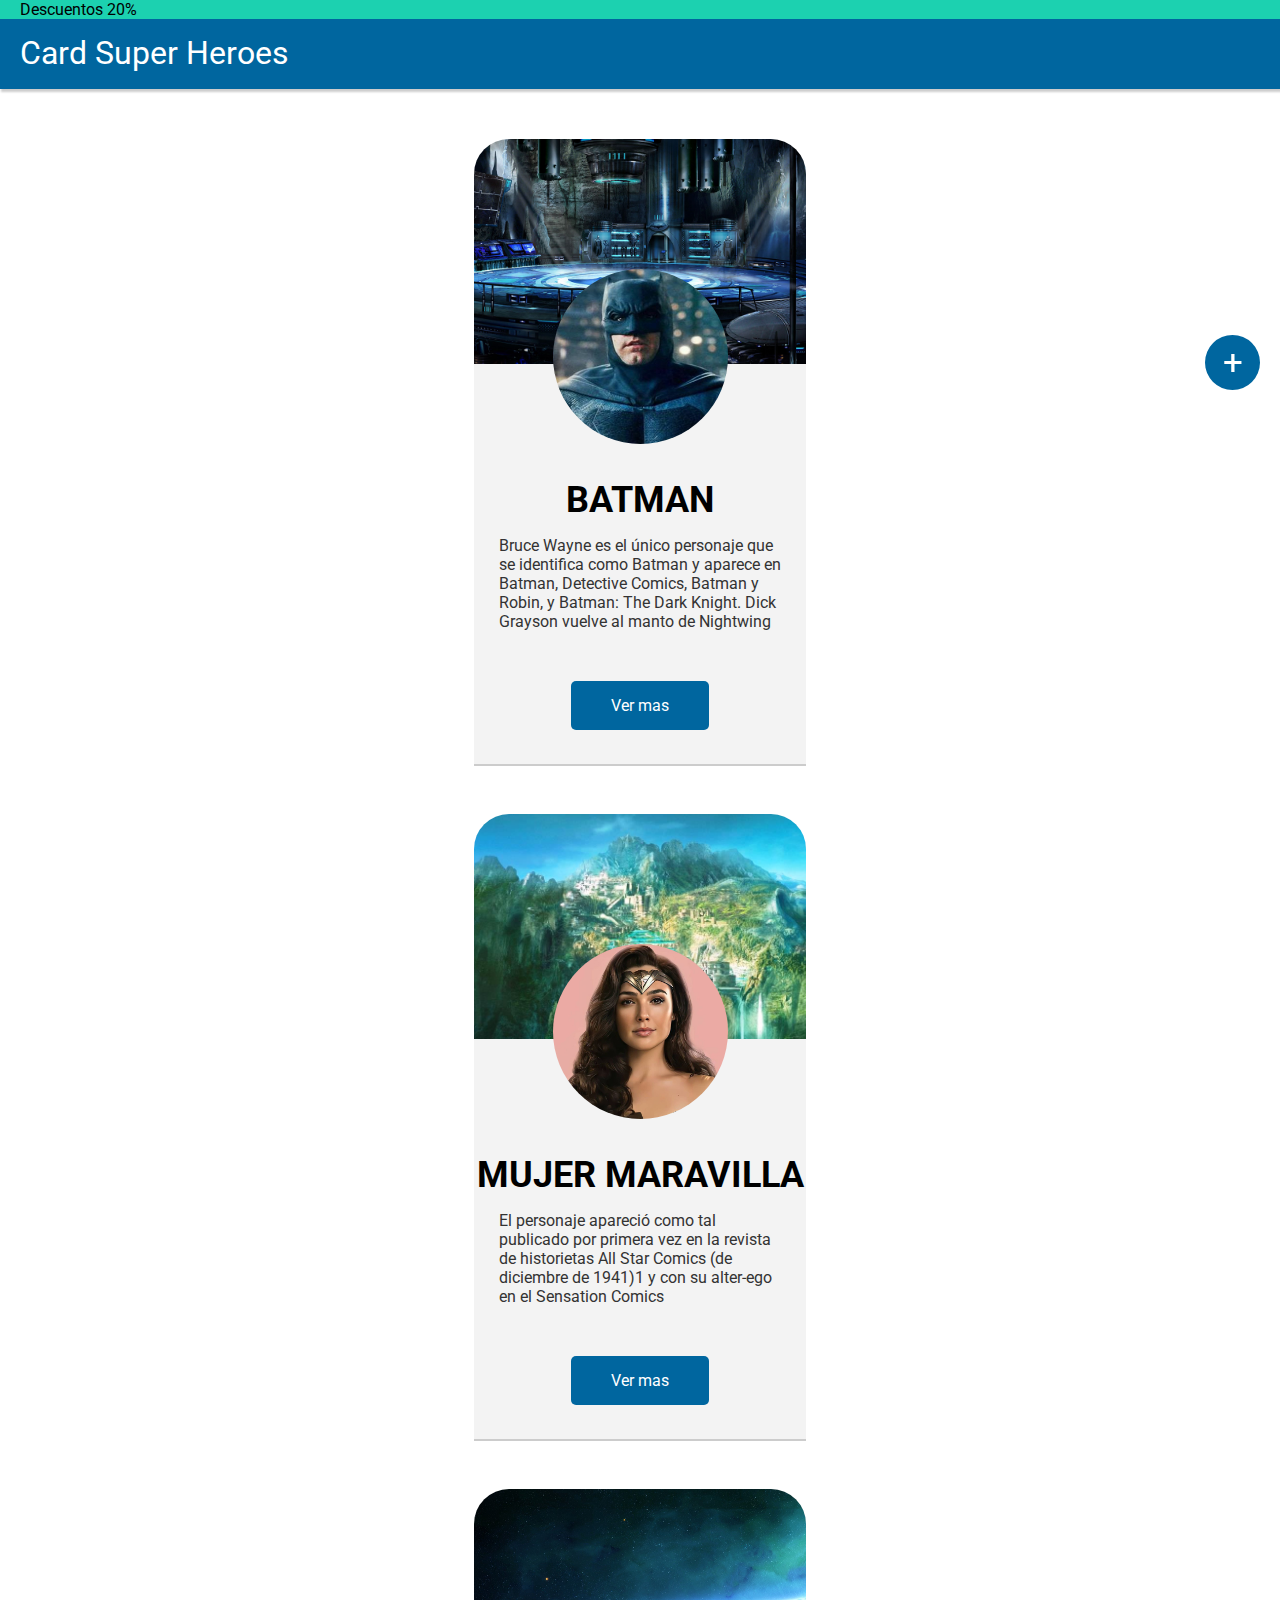
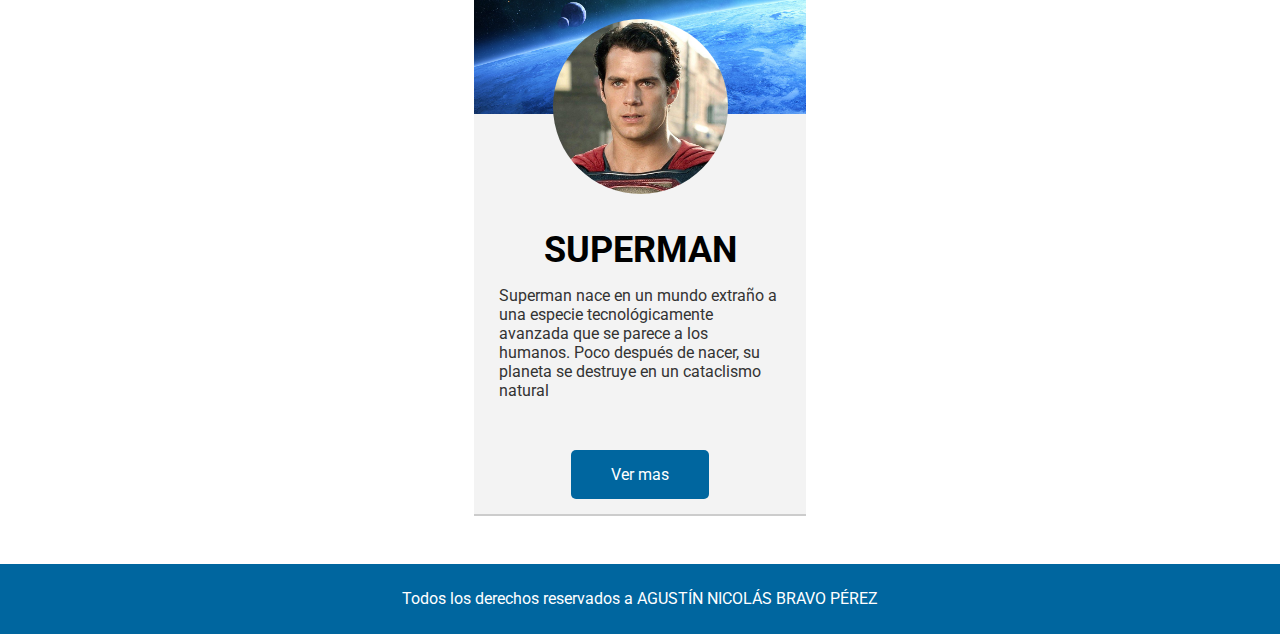
==== CartasSuperheroes/index.html @ b6469b82 "creo proyecto CartasSuperheroes Clase 7" ====
<!DOCTYPE html>
<html>
<head>
    <meta charset='UTF-8'>
    <title>Cartas de Superhéroes</title>
    <meta name="viewport" content="width=device-width, initial-scale=1.0">
    <link rel='stylesheet' type='text/css' href='css/style.css'>
    <link rel="preconnect" href="https://fonts.gstatic.com">
    <link href="https://fonts.googleapis.com/css2?family=Roboto&display=swap" rel="stylesheet">
    <link rel="stylesheet" href="https://cdnjs.cloudflare.com/ajax/libs/font-awesome/5.15.3/css/all.min.css" integrity="sha512-iBBXm8fW90+nuLcSKlbmrPcLa0OT92xO1BIsZ+ywDWZCvqsWgccV3gFoRBv0z+8dLJgyAHIhR35VZc2oM/gI1w==" crossorigin="anonymous"/>

</head>
<body>
    <div class="sticky">
        <p>Descuentos 20%</p>
    </div>
    <header>
        <h1>Card Super Heroes</h1>
    </header>
    <main>
        <section>
            <div class="carta">
                <div class="carta-imagenes img-1">
                    <img class="foto-de-perfil" src="img/batman.jpg" alt="Batman">
                    <i class="fas fa-heart"></i>
                </div>
                <div class="carta-textos">
                    <h2>BATMAN</h2>
                    <p>Bruce Wayne es el único personaje que se identifica como Batman y aparece en Batman, Detective Comics, Batman y Robin, y Batman: The Dark Knight. Dick Grayson vuelve al manto de Nightwing</p>
                    <a class="ver-mas" href="index.html">Ver mas</a>
                </div>
            </div>
            <div class="carta">
                <div class="carta-imagenes img-2">
                    <img class="foto-de-perfil" src="img/ww.jpg" alt="Mujer Maravilla">
                    <i class="fas fa-heart"></i>
                </div>
                <div class="carta-textos">
                    <h2>MUJER MARAVILLA</h2>
                    <p>El personaje apareció como tal publicado por primera vez en la revista de historietas All Star Comics  (de diciembre de 1941)1​ y con su alter-ego en el Sensation Comics</p>
                    <a class="ver-mas" href="index.html">Ver mas</a>
                </div>
            </div>
            <div class="carta">
                <div class="carta-imagenes img-3">
                    <img class="foto-de-perfil" src="img/sman.jpg" alt="Superman">
                    <i class="fas fa-heart"></i>
                </div>
                <div class="carta-textos">
                    <h2>SUPERMAN</h2>
                    <p>Superman nace en un mundo extraño a una especie tecnológicamente avanzada que se parece a los humanos. Poco después de nacer, su planeta se destruye en un cataclismo natural</p>
                    <a class="ver-mas" href="index.html">Ver mas</a>
                </div>
            </div>
        </section>
        <div class="boton">
            <a href="index.html">+</a>
        </div>
    </main>
    <footer>
        <p>Todos los derechos reservados a AGUSTÍN NICOLÁS BRAVO PÉREZ</p>
    </footer>
</body>
</html>
---- CartasSuperheroes/css/style.css ----
* {
    box-sizing: border-box;
    font-family: 'Roboto', sans-serif;
    margin: 0px;
    padding: 0px;
}

/*secciones distintas del body*/
.sticky {
    background-color: #1cd1b0;
    padding-left: 20px;
    position: sticky;
    top: 0px;
    z-index: 5;
}
header {
    background-color: #00669F;
    box-shadow: 2px 2px 2px 1px rgba(0, 0, 0, 0.2);
    color: white;
    height: 70px;
}
main {
    text-align: center;
}
footer {
    background-color: #00669F;
    background-size: contain;
    color: white;
    font-weight: normal;
    font-weight: normal;
    height: 70px;
    padding: 25px 10px 25px;
    text-align: center;
}

/*títulos y subtítulos*/
h1 {
    font-weight: normal;
    padding: 15px 20px 15px;
}
h2 {
    font-size: 36px;
    margin-bottom: 15px;
    margin-top: 5px;
}

/*cartas en general*/
.carta{
    box-shadow: 0px 2px rgba(0, 0, 0, 0.2);
    margin: 50px 37% 50px;
}

/*imágenes de las cartas*/
.carta-imagenes {
    background-size: 150%;
    border-top-left-radius: 35px;
    border-top-right-radius: 35px;
    height: 225px;
    position: relative;
    z-index: 2;
}
.img-1{
    background-image: url("../img/bg-batman.jpg");
    background-position: 80% 50%;
}
.img-2 {
    background-image: url("../img/bg-wonderw.jpg");
    background-position: 20% 30%;
}
.img-3 {
    background-image: url("../img/bg-superman.jpg");
}
.foto-de-perfil {
    border-radius: 50%;
    bottom: -130px;
    height: 175px;
    position: relative;
    width: 175px;
}
.fa-heart{  /*es el corazoncito, cortesía de Font Awesome*/
    color: #cc2424;
    font-size: 30px;
    left: 25px;
    position: absolute;
    top: 20px;
}

/*textos de las cartas*/
.carta-textos {
    background-color: #f3f3f3;
    height: 400px;
    margin: 0px;
    padding-top: 110px;
    position: relative;
    z-index: 1;
}
.carta-textos p{
    color: #333333;
    margin: 0px 25px 0px;
    padding: 0px;
    text-align: left;
}
.ver-mas{ /*¿qué nombre le pondría? no me gusta nombrarlo según su contenido, es el botón que dice "ver más"*/
    background-color: #00669F;
    border-radius: 5px;
    color: white;
    line-height: 150px;
    padding: 15px 40px 15px;
    text-align: center;
    text-decoration: none;
}

/*botón fijo*/
.boton {
    background-color:#00669F;
    border-radius: 50%;
    height: 55px;
    position: fixed;
    right: 20px;
    top: 335px;
    width: 55px;
}
.boton a{
    color: white;
    font-size: 35px;
    line-height: 55px; /*el mismo valor que el de su caja (selector .boton)*/
    padding: 10px 0px 10px;
    text-decoration: none;
}
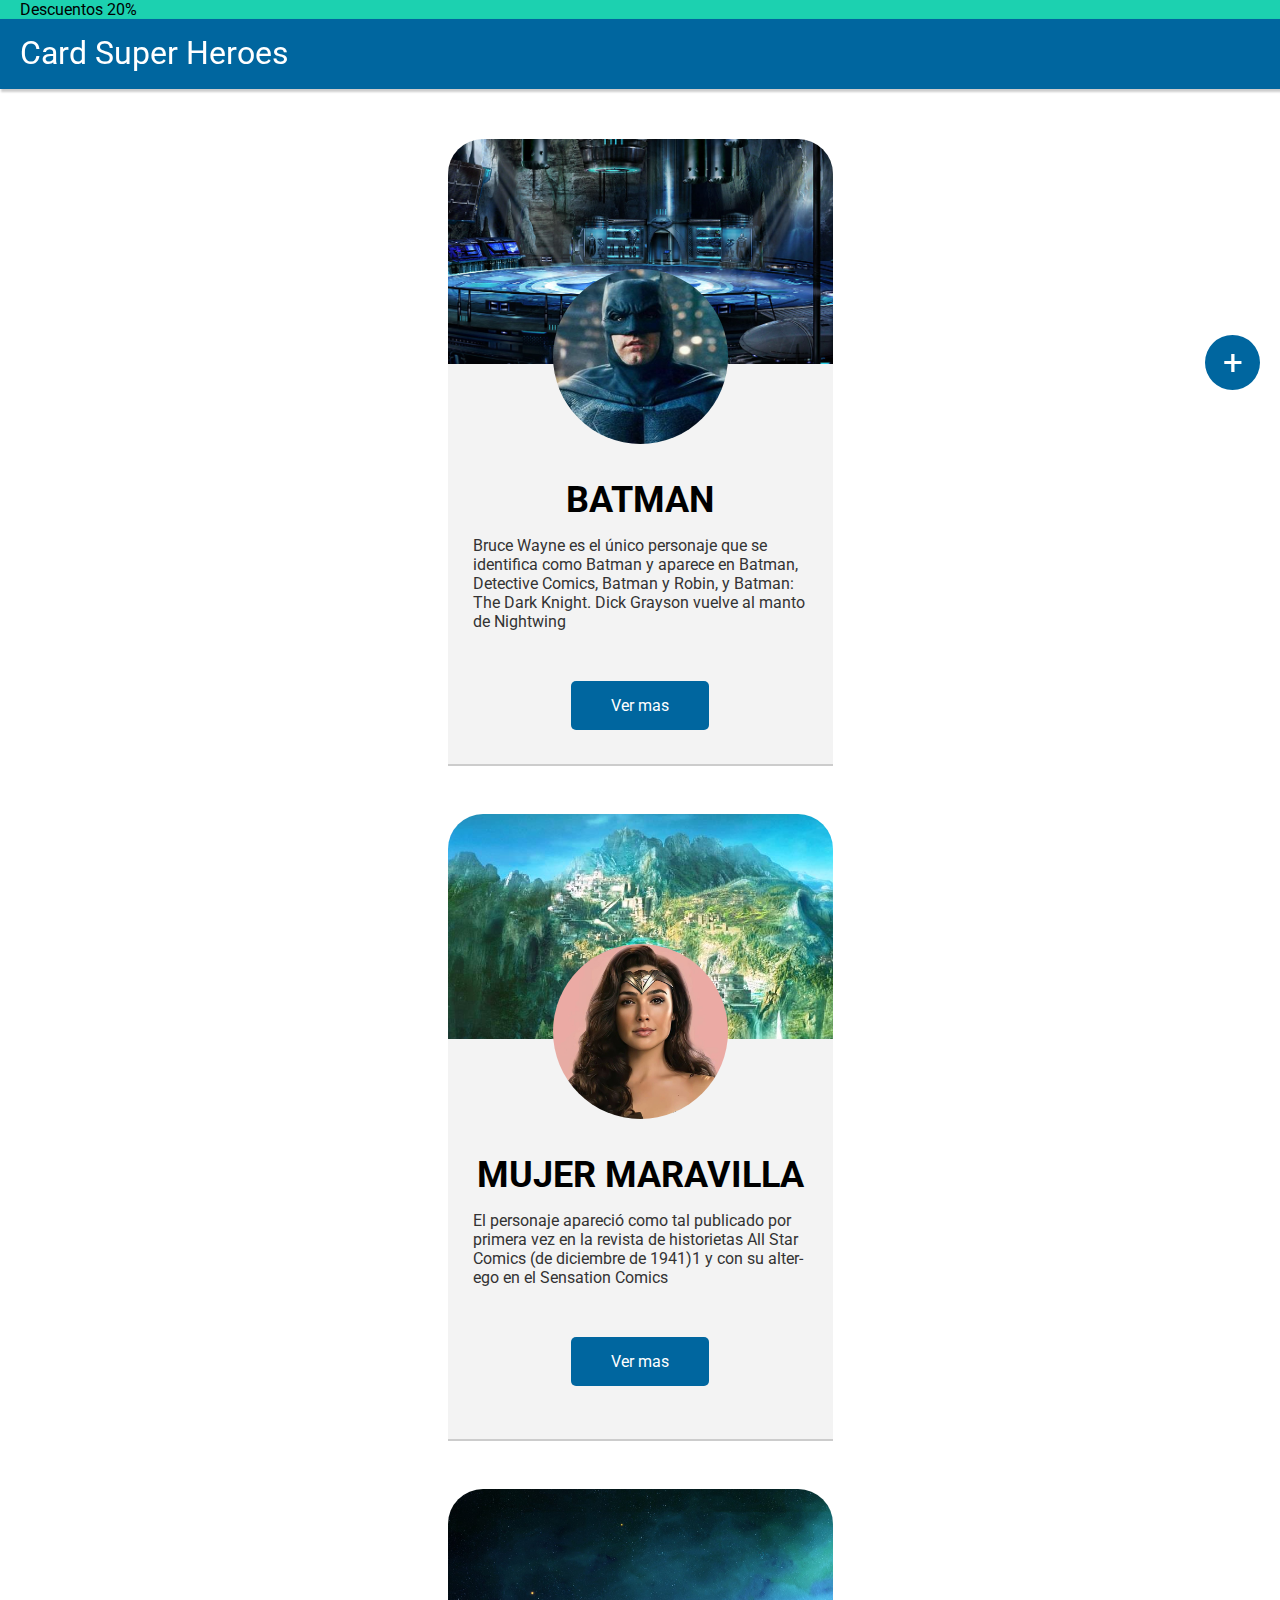
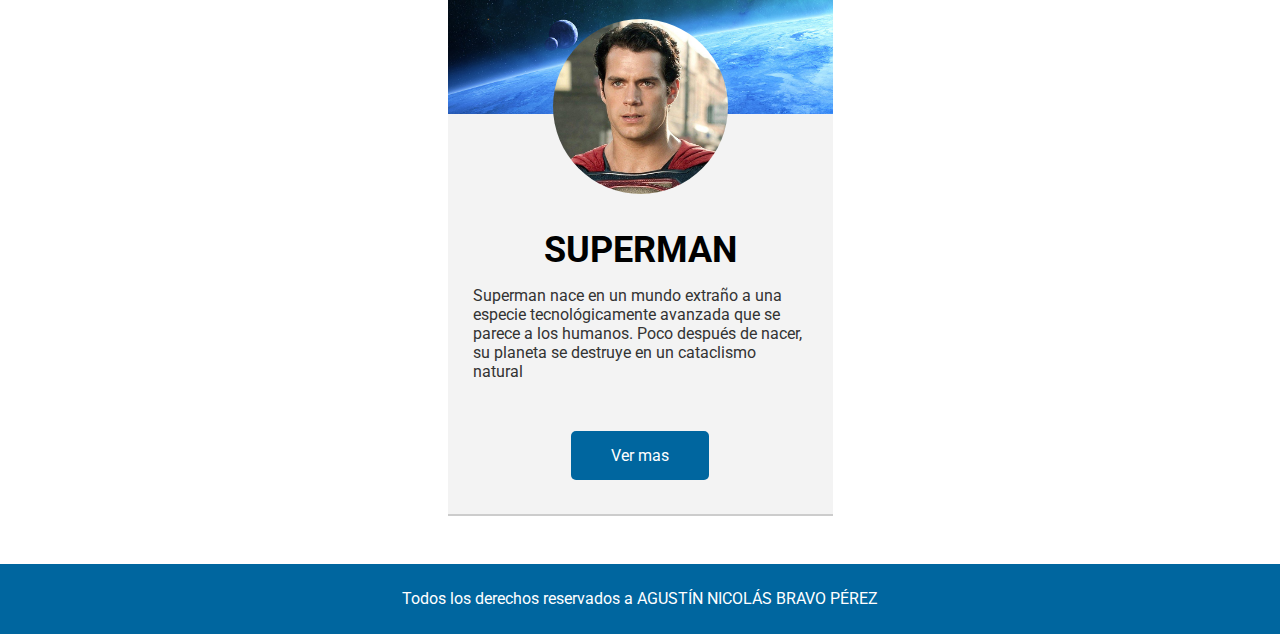
==== commit da244042: "cambié el sticky del descuentos al título" ====
--- a/CartasSuperheroes/index.html
+++ b/CartasSuperheroes/index.html
@@ -1,5 +1,5 @@
 <!DOCTYPE html>
-<html>
+<html lang="es">
 <head>
     <meta charset='UTF-8'>
     <title>Cartas de Superhéroes</title>
@@ -11,7 +11,7 @@
 
 </head>
 <body>
-    <div class="sticky">
+    <div class="descuentos">
         <p>Descuentos 20%</p>
     </div>
     <header>
@@ -53,9 +53,7 @@
                 </div>
             </div>
         </section>
-        <div class="boton">
-            <a href="index.html">+</a>
-        </div>
+            <a class="boton" href="index.html">+</a>
     </main>
     <footer>
         <p>Todos los derechos reservados a AGUSTÍN NICOLÁS BRAVO PÉREZ</p>
--- a/CartasSuperheroes/css/style.css
+++ b/CartasSuperheroes/css/style.css
@@ -5,28 +5,30 @@
     padding: 0px;
 }
 
-/*secciones distintas del body*/
-.sticky {
+/*partes distintas del body*/
+
+.descuentos {
     background-color: #1cd1b0;
     padding-left: 20px;
+}
+header{
+    background-color: #00669F;
+    box-shadow: 2px 2px 2px 1px rgba(0, 0, 0, 0.2);
+    color: white;
+    height: 70px;
     position: sticky;
     top: 0px;
     z-index: 5;
 }
-header {
-    background-color: #00669F;
-    box-shadow: 2px 2px 2px 1px rgba(0, 0, 0, 0.2);
-    color: white;
-    height: 70px;
-}
 main {
+    display: flex;  /*solo lo uso para el justify-content entonces no se desfigura al cambiar el tamaño de la pantalla*/
+    justify-content: center;
     text-align: center;
 }
 footer {
     background-color: #00669F;
     background-size: contain;
     color: white;
-    font-weight: normal;
     font-weight: normal;
     height: 70px;
     padding: 25px 10px 25px;
@@ -47,7 +49,8 @@
 /*cartas en general*/
 .carta{
     box-shadow: 0px 2px rgba(0, 0, 0, 0.2);
-    margin: 50px 37% 50px;
+    width: 385px;
+    margin: 50px 0px 50px;
 }
 
 /*imágenes de las cartas*/
@@ -57,7 +60,6 @@
     border-top-right-radius: 35px;
     height: 225px;
     position: relative;
-    z-index: 2;
 }
 .img-1{
     background-image: url("../img/bg-batman.jpg");
@@ -89,15 +91,11 @@
 .carta-textos {
     background-color: #f3f3f3;
     height: 400px;
-    margin: 0px;
     padding-top: 110px;
-    position: relative;
-    z-index: 1;
 }
 .carta-textos p{
     color: #333333;
     margin: 0px 25px 0px;
-    padding: 0px;
     text-align: left;
 }
 .ver-mas{ /*¿qué nombre le pondría? no me gusta nombrarlo según su contenido, es el botón que dice "ver más"*/
@@ -106,7 +104,6 @@
     color: white;
     line-height: 150px;
     padding: 15px 40px 15px;
-    text-align: center;
     text-decoration: none;
 }
 
@@ -114,16 +111,12 @@
 .boton {
     background-color:#00669F;
     border-radius: 50%;
-    height: 55px;
+    color: white;
+    font-size: 35px;
+    line-height: 55px;  /*el mismo valor que el del width para ser un círculo*/
     position: fixed;
     right: 20px;
+    text-decoration: none;
     top: 335px;
     width: 55px;
 }
-.boton a{
-    color: white;
-    font-size: 35px;
-    line-height: 55px; /*el mismo valor que el de su caja (selector .boton)*/
-    padding: 10px 0px 10px;
-    text-decoration: none;
-}
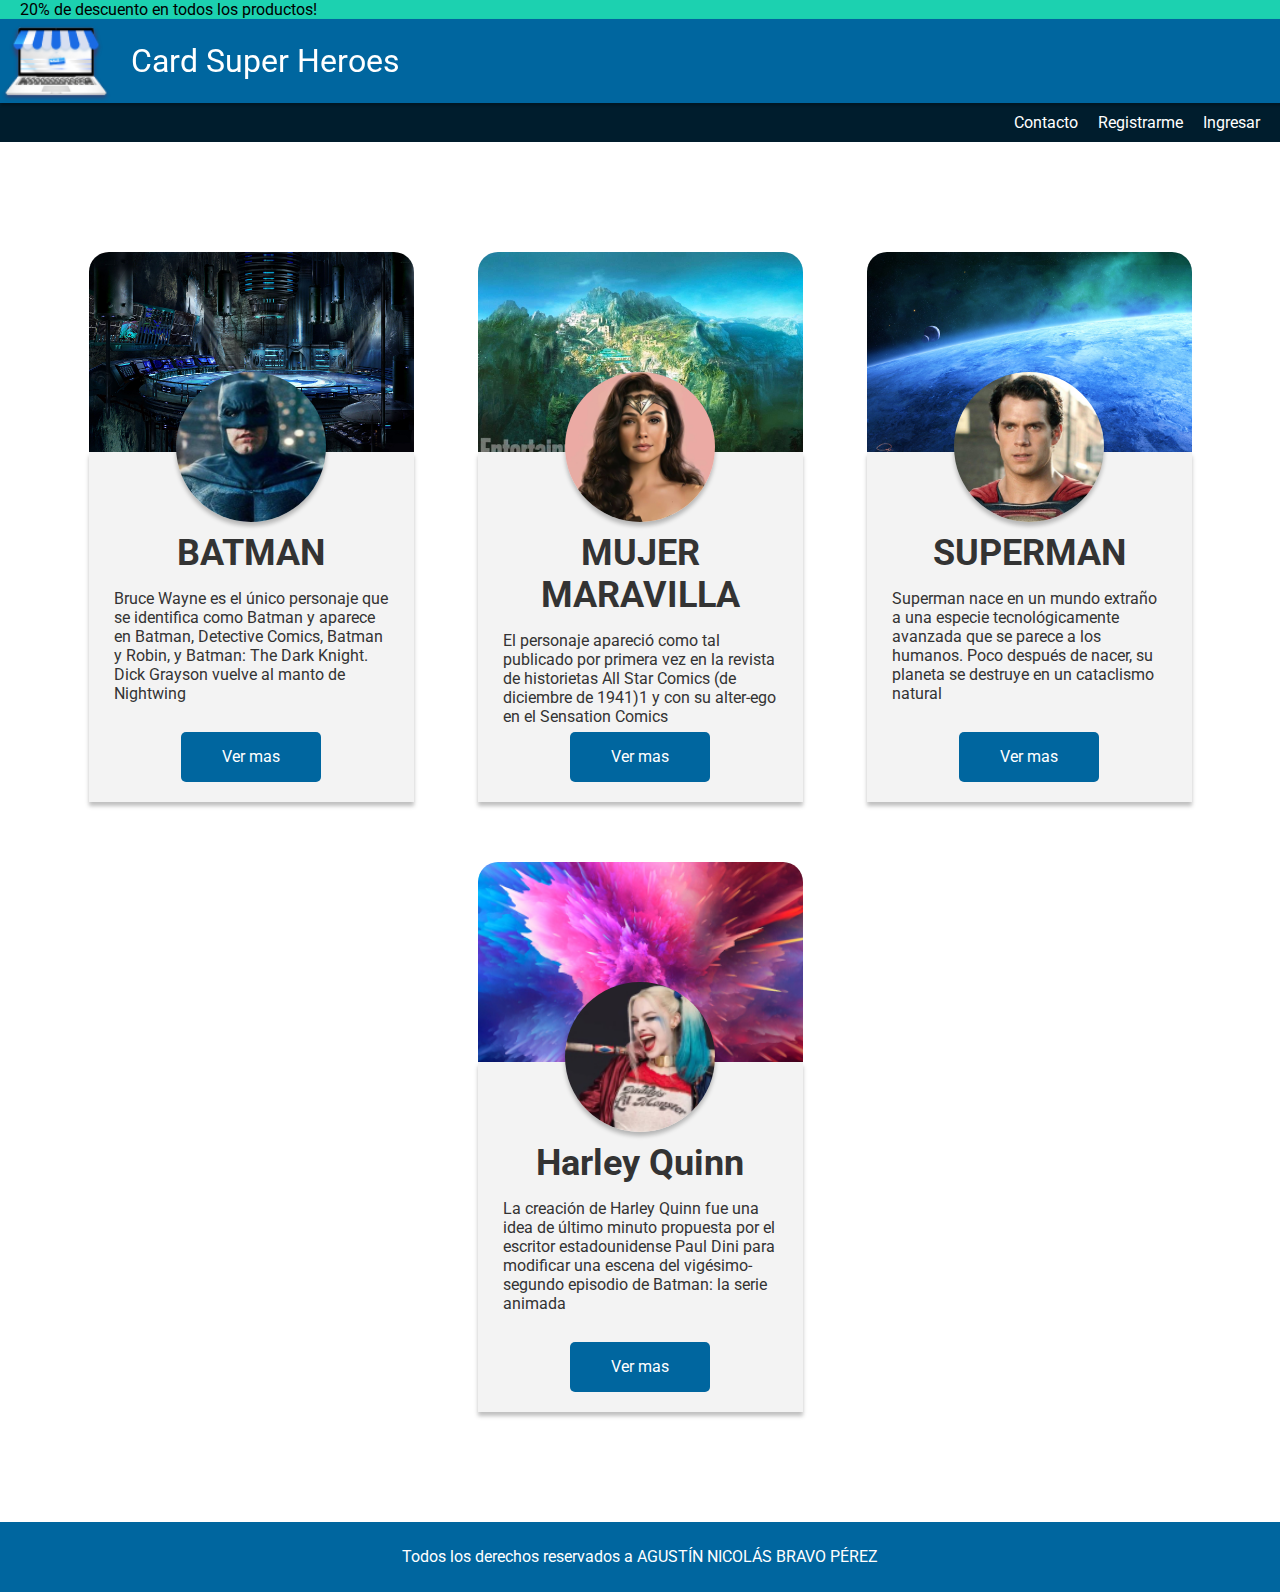
==== commit c39280b6: "trabajo clase 9, agrego forms y details" ====
--- a/CartasSuperheroes/index.html
+++ b/CartasSuperheroes/index.html
@@ -4,56 +4,68 @@
     <meta charset='UTF-8'>
     <title>Cartas de Superhéroes</title>
     <meta name="viewport" content="width=device-width, initial-scale=1.0">
-    <link rel='stylesheet' type='text/css' href='css/style.css'>
+    <link rel='stylesheet' type='text/css' href='css/styles.css'>
     <link rel="preconnect" href="https://fonts.gstatic.com">
-    <link href="https://fonts.googleapis.com/css2?family=Roboto&display=swap" rel="stylesheet">
+    <link href="https://fonts.googleapis.com/css2?family=Inter:wght@400;700&family=Karla:wght@400;700&family=Roboto:wght@400;700&display=swap" rel="stylesheet">
     <link rel="stylesheet" href="https://cdnjs.cloudflare.com/ajax/libs/font-awesome/5.15.3/css/all.min.css" integrity="sha512-iBBXm8fW90+nuLcSKlbmrPcLa0OT92xO1BIsZ+ywDWZCvqsWgccV3gFoRBv0z+8dLJgyAHIhR35VZc2oM/gI1w==" crossorigin="anonymous"/>
-
 </head>
 <body>
-    <div class="descuentos">
-        <p>Descuentos 20%</p>
-    </div>
+    <p class="descuento">20% de descuento en todos los productos!</p>
     <header>
+        <a href="index.html"><img src="img/Group.png" alt="icono tienda"></a>
         <h1>Card Super Heroes</h1>
     </header>
+    <nav class="nav">
+        <a href="contacto.html">Contacto</a><a href="registro.html">Registrarme</a><a href="login.html">Ingresar</a>
+    </nav>
     <main>
-        <section>
+        <section class="conjunto-cartas">
             <div class="carta">
-                <div class="carta-imagenes img-1">
+                <div class="carta-imagenes bg-batman">
                     <img class="foto-de-perfil" src="img/batman.jpg" alt="Batman">
                     <i class="fas fa-heart"></i>
                 </div>
                 <div class="carta-textos">
-                    <h2>BATMAN</h2>
+                    <h3>BATMAN</h3>
                     <p>Bruce Wayne es el único personaje que se identifica como Batman y aparece en Batman, Detective Comics, Batman y Robin, y Batman: The Dark Knight. Dick Grayson vuelve al manto de Nightwing</p>
                     <a class="ver-mas" href="index.html">Ver mas</a>
                 </div>
             </div>
             <div class="carta">
-                <div class="carta-imagenes img-2">
+                <div class="carta-imagenes bg-ww">
                     <img class="foto-de-perfil" src="img/ww.jpg" alt="Mujer Maravilla">
                     <i class="fas fa-heart"></i>
                 </div>
                 <div class="carta-textos">
-                    <h2>MUJER MARAVILLA</h2>
+                    <h3>MUJER MARAVILLA</h3>
                     <p>El personaje apareció como tal publicado por primera vez en la revista de historietas All Star Comics  (de diciembre de 1941)1​ y con su alter-ego en el Sensation Comics</p>
                     <a class="ver-mas" href="index.html">Ver mas</a>
                 </div>
             </div>
             <div class="carta">
-                <div class="carta-imagenes img-3">
+                <div class="carta-imagenes bg-sman">
                     <img class="foto-de-perfil" src="img/sman.jpg" alt="Superman">
                     <i class="fas fa-heart"></i>
                 </div>
                 <div class="carta-textos">
-                    <h2>SUPERMAN</h2>
+                    <h3>SUPERMAN</h3>
                     <p>Superman nace en un mundo extraño a una especie tecnológicamente avanzada que se parece a los humanos. Poco después de nacer, su planeta se destruye en un cataclismo natural</p>
                     <a class="ver-mas" href="index.html">Ver mas</a>
                 </div>
             </div>
+            <div class="carta">
+                <div class="carta-imagenes bg-harleyq">
+                    <img class="foto-de-perfil" src="img/harleyq.jpg" alt="Harley Quinn">
+                    <i class="fas fa-heart"></i>
+                </div>
+                <div class="carta-textos">
+                    <h3>Harley Quinn</h3>
+                    <p>La creación de Harley Quinn fue una idea de último minuto propuesta por el escritor estadounidense Paul Dini para modificar una escena del vigésimo-segundo episodio de Batman: la serie animada</p>
+                    <a class="ver-mas" href="detail-harleyq.html">Ver mas</a>
+                </div>
+            </div>
         </section>
-            <a class="boton" href="index.html">+</a>
+         <!-- <a class="boton" href="index.html">+</a> -->
     </main>
     <footer>
         <p>Todos los derechos reservados a AGUSTÍN NICOLÁS BRAVO PÉREZ</p>
--- a/CartasSuperheroes/css/styles.css
+++ b/CartasSuperheroes/css/styles.css
@@ -0,0 +1,178 @@
+@import url("form.css");
+@import url("detail.css");
+
+* {
+    box-sizing: border-box;
+    color: #333333;
+    font-family: 'Roboto', sans-serif;
+    margin: 0px;
+    padding: 0px;
+}
+
+/*partes distintas del body*/
+
+.descuento {
+    background-color: #1cd1b0;
+    color: #000000;
+    padding-left: 20px;
+}
+header{
+    background-color: #00669F;
+    box-shadow: 2px 2px 2px 1px rgba(0, 0, 0, 0.2);
+    height: 84px;
+    position: sticky;
+    top: 0px;
+    z-index: 6;
+}
+.nav {
+    background-color: #001D2D;
+    padding: 10px 0px;
+    text-align: right;
+}
+.nav a{
+    color: white;
+    font-weight: 400;
+    margin-right: 20px;
+    text-decoration: none;
+}
+main {
+    min-height: 85vh;
+    text-align: center;
+}
+footer {
+    background-color: #00669F;
+    height: 70px;
+    padding: 25px 0px;
+    text-align: center;
+}
+footer p{
+    color: white;
+    font-weight: normal;
+}
+
+/*títulos y subtítulos*/
+header img{
+    display: inline-block;
+    height: 84px;
+    vertical-align: middle;  
+}
+h1 {
+    color: white;
+    display: inline-block;
+    font-weight: normal;
+    line-height: 84px; 
+    margin-left: 15px;    
+    vertical-align: middle;     
+}
+h2 {
+    font-family: 'Inter', sans-serif;
+    font-size: 56px;
+    margin-bottom: 10px;
+    text-align: left;
+}
+h3 {
+    font-size: 36px;
+    margin-bottom: 15px;
+    margin-top: 5px;
+}
+h4 {
+    color: #2C0187;
+    font-size: 36px;
+    font-weight: normal;
+    margin-bottom: 15px;
+    text-decoration: underline;
+}
+
+/*cartas en general*/
+.conjunto-cartas{
+    margin: 80px 0px;
+}
+.carta{
+    display: inline-block;
+    margin: 30px;
+    vertical-align: middle;
+    width: 325px;
+}
+
+/*imágenes de las cartas*/
+.carta-imagenes {
+    background-size: 100%;
+    border-top-left-radius: 20px;
+    border-top-right-radius: 20px;
+    height: 200px;
+    position: relative;
+    z-index: 2;
+}
+.bg-batman{
+    background-image: url("../img/bg-batman.jpg");
+}
+.bg-ww {
+    background-image: url("../img/bg-ww.jpg");
+}
+.bg-sman {
+    background-image: url("../img/bg-sman.jpg");
+}
+.bg-harleyq{
+    background-image: url("../img/bg-harleyq.jpg");
+}
+.big-bg-harleyq{
+    background-image: url("../img/big-bg-harleyq.jpg");
+    background-size: cover;
+}
+.foto-de-perfil {
+    border-radius: 50%;
+    bottom: -120px;
+    box-shadow: 0px 4px 4px rgba(0, 0, 0, 0.25);
+    height: 150px;
+    position: relative;
+    width: 150px;
+}
+.fa-heart{  /*es el corazoncito, cortesía de Font Awesome*/
+    color: #cc2424;
+    font-size: 30px;
+    left: 25px;
+    position: absolute;
+    top: 20px;
+}
+
+/*textos de las cartas*/
+.carta-textos {
+    background-color: #f3f3f3;
+    box-shadow: 0px 4px 4px rgba(0, 0, 0, 0.25);
+    height: 350px;
+    padding-top: 75px;
+    position: relative;
+}
+.carta-textos p{
+    color: #333333;
+    margin: 0px 25px 0px;
+    text-align: left;
+}
+.ver-mas{ /*¿qué nombre le pondría? no me gusta nombrarlo según su contenido, es el botón que dice "ver más"*/
+    background-color: #00669F;
+    border-radius: 5px;
+    bottom: 20px;
+    color: white;
+    left: 92.5px; /*(325/2) - (140/2) para estar centrada*/
+    line-height: 20px;
+    padding: 15px 0px;
+    position: absolute;
+    text-decoration: none;
+    width: 140px;
+}
+
+/*
+botón fijo, que fue hecho en la clase 7 y abandonado en la clase 9
+.boton {
+    background-color:#00669F;
+    border-radius: 50%;
+    color: white;
+    font-size: 35px;
+    line-height: 55px;  el mismo valor que el del width para ser un círculo
+    position: fixed;
+    right: 20px;
+    text-decoration: none;
+    top: 335px;
+    width: 55px;
+}
+*/
